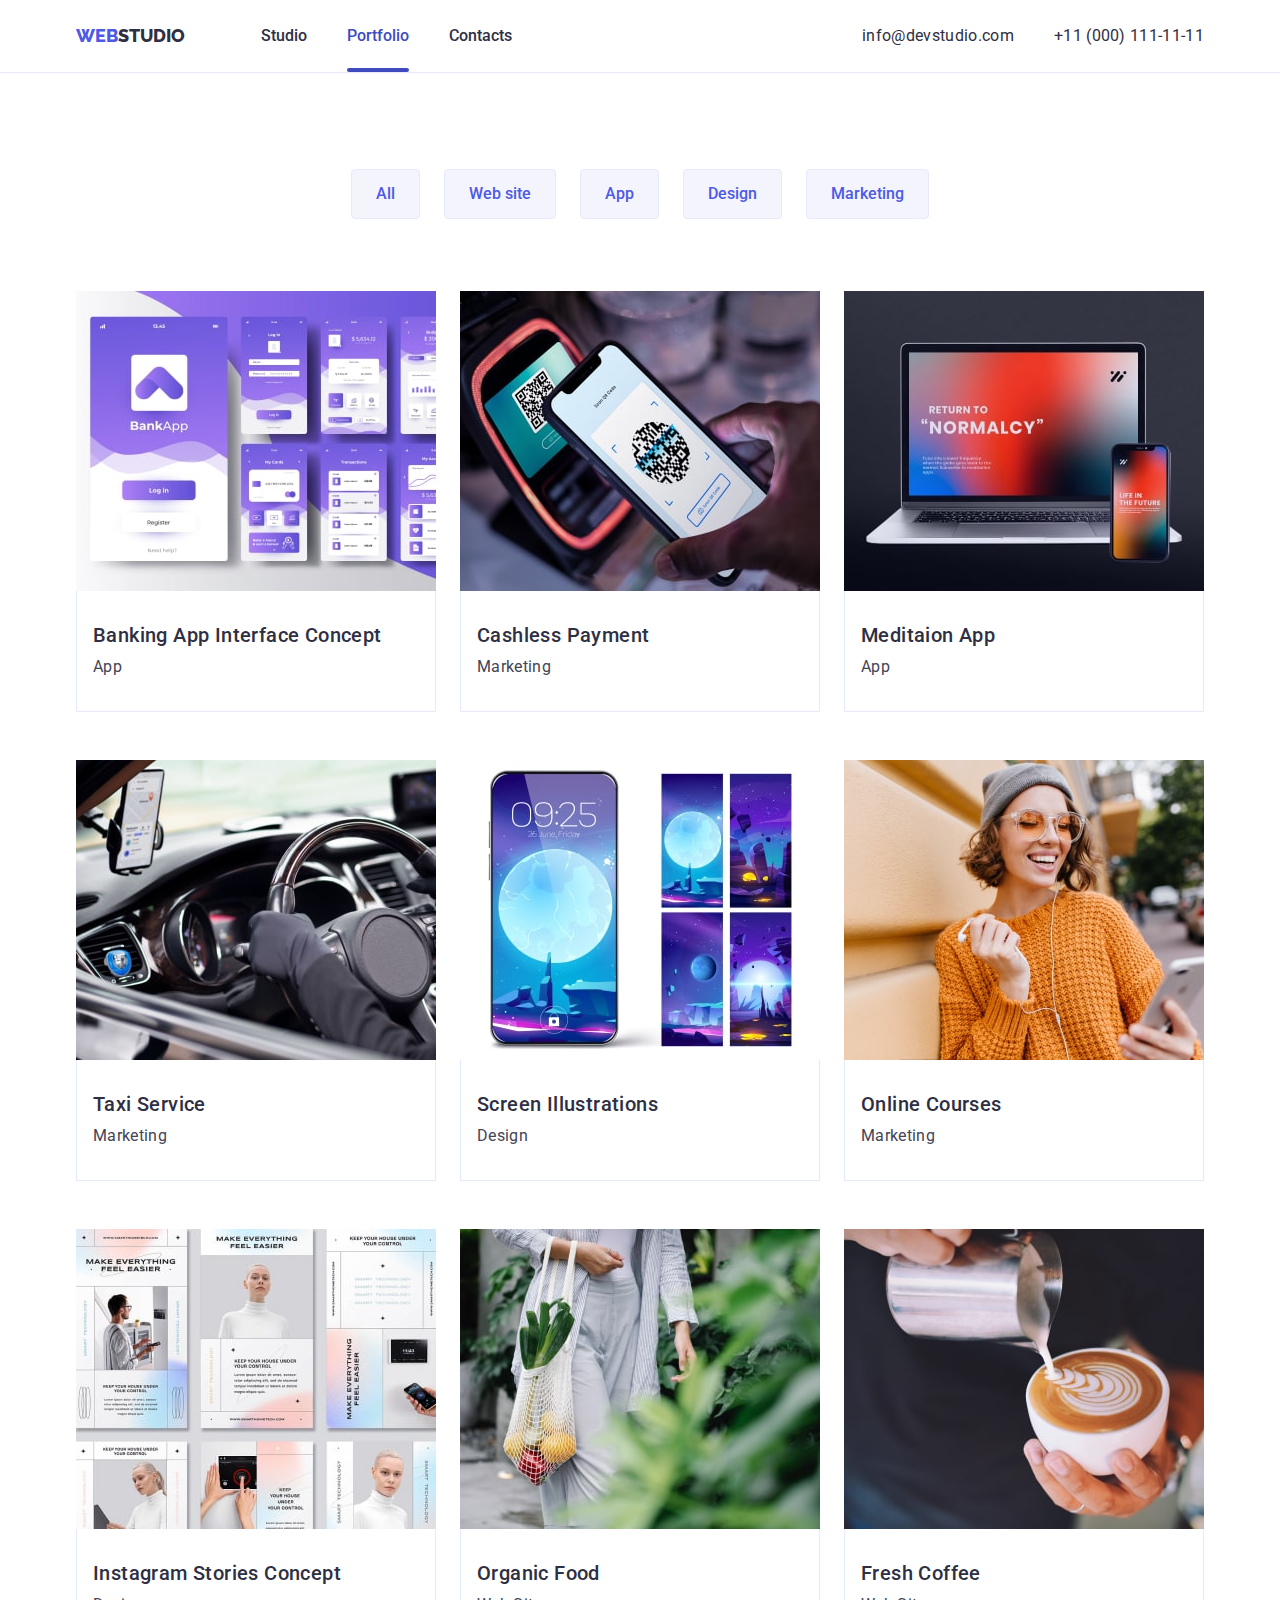
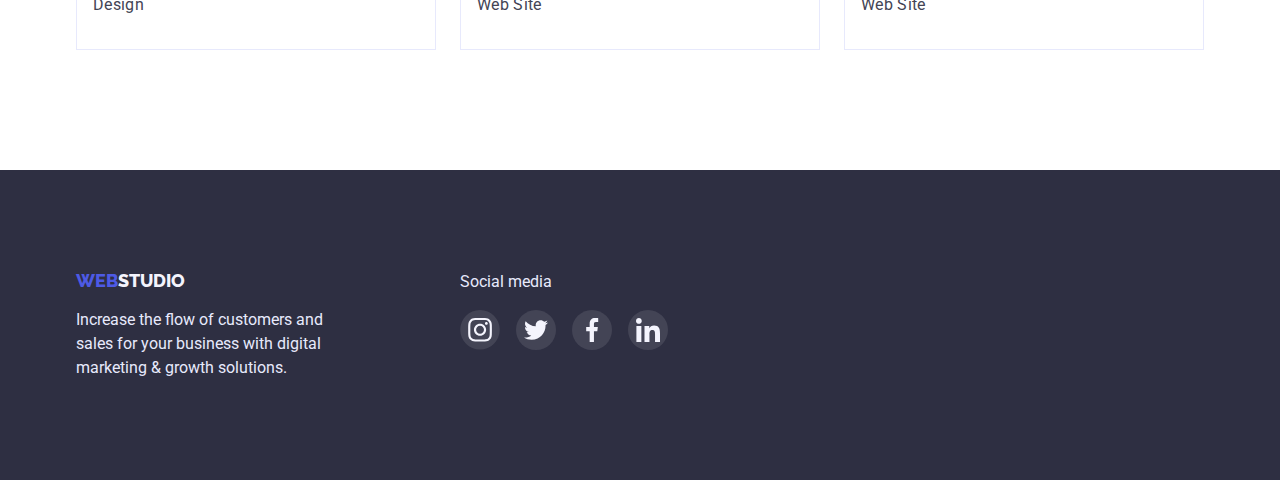
==== portfolio.html @ 76404891 "Upload old files" ====
<!DOCTYPE html>
<html lang="en">
	<head>
		<meta charset="UTF-8" />
		<meta http-equiv="X-UA-Compatible" content="IE=edge" />
		<meta name="viewport" content="width=device-width, initial-scale=1.0" />
		<title>Portfolio</title>
		<link
			href="https://fonts.googleapis.com/css2?family=Raleway:wght@800&family=Roboto:wght@400;500;700;900&display=swap"
			rel="stylesheet"
		/>
		<link
			rel="stylesheet"
			href="https://cdnjs.cloudflare.com/ajax/libs/modern-normalize/1.1.0/modern-normalize.min.css"
		/>
		<link rel="stylesheet" href="css/styles.css" />
	</head>
	<body>
		<header class="header-block">
			<div class="container header-menu">
				<nav>
					<a class="logo-header" href="./index.html">WEB<span class="logo-decor-head">STUDIO</span></a>

					<ul class="list menu-nav">
						<li class="menu-link"><a class="link" href="./">Studio</a></li>
						<li class="menu-link active"><a class="link-active" href="./portfolio.html">Portfolio</a></li>
						<li class="menu-link"><a class="link" href="./">Contacts</a></li>
					</ul>
				</nav>
				<address class="address">
					<ul class="list adress-list">
						<li class="item"><a class="address-link" href="mailto:info@devstudio.com">info@devstudio.com</a></li>
						<li class="item"><a class="address-link" href="tel:+110001111111">+11 (000) 111-11-11</a></li>
					</ul>
				</address>
			</div>
		</header>
		<main>
			<section class="portfolio">
				<div class="container portfolio-menu portfolio-container">
					<h1 hidden>Our portfolio</h1>
					<ul class="list-portfolio-menu">
						<li class="button-menu"><button class="button" type="button">All</button></li>
						<li class="button-menu"><button class="button" type="button">Web site</button></li>
						<li class="button-menu"><button class="button" type="button">App</button></li>
						<li class="button-menu"><button class="button" type="button">Design</button></li>
						<li class="button-menu"><button class="button" type="button">Marketing</button></li>
					</ul>

					<h2 hidden>Our works</h2>

					<ul class="list">
						<li class="portfolio-item">
							<div class="product-thumb">
								<img src="./images/portfolio/img1.jpg" width="360" height="300" alt="Banking App Interface Concept" />
								<div class="portfolio-overlay">
									<p class="overlay-text"
										>14 Stylish and User-Friendly App Design Concepts · Task Manager App · Calorie Tracker App · Exotic
										Fruit Ecommerce App · Cloud Storage App</p
									>
								</div>
							</div>
							<div class="content-border">
								<h3 class="list-title">Banking App Interface Concept</h3>
								<p class="list-text">App</p></div
							>
						</li>

						<li class="portfolio-item">
							<div class="product-thumb">
								<img src="./images/portfolio/img2.jpg" width="360" height="300" alt="Cashless Payment" />

								<div class="portfolio-overlay">
									<p class="overlay-text"
										>14 Stylish and User-Friendly App Design Concepts · Task Manager App · Calorie Tracker App · Exotic
										Fruit Ecommerce App · Cloud Storage App</p
									>
								</div>
							</div>
							<div class="content-border">
								<h3 class="list-title">Cashless Payment</h3>
								<p class="list-text">Marketing</p>
							</div>
						</li>
						<li class="portfolio-item">
							<div class="product-thumb">
								<img src="./images/portfolio/img3.jpg" width="360" height="300" alt="Meditaion App" />
								<div class="portfolio-overlay">
									<p class="overlay-text"
										>14 Stylish and User-Friendly App Design Concepts · Task Manager App · Calorie Tracker App · Exotic
										Fruit Ecommerce App · Cloud Storage App</p
									>
								</div>
							</div>
							<div class="content-border">
								<h3 class="list-title">Meditaion App</h3>
								<p class="list-text">App</p>
							</div>
						</li>
						<li class="portfolio-item">
							<div class="product-thumb">
								<img src="./images/portfolio/img4.jpg" width="360" height="300" alt="Taxi Service" />
								<div class="portfolio-overlay">
									<p class="overlay-text"
										>14 Stylish and User-Friendly App Design Concepts · Task Manager App · Calorie Tracker App · Exotic
										Fruit Ecommerce App · Cloud Storage App</p
									>
								</div>
							</div>
							<div class="content-border">
								<h3 class="list-title">Taxi Service</h3>
								<p class="list-text">Marketing</p>
							</div>
						</li>
						<li class="portfolio-item">
							<div class="product-thumb">
								<img src="./images/portfolio/img5.jpg" width="360" height="300" alt="Screen Illustrations" />
								<div class="portfolio-overlay">
									<p class="overlay-text"
										>14 Stylish and User-Friendly App Design Concepts · Task Manager App · Calorie Tracker App · Exotic
										Fruit Ecommerce App · Cloud Storage App</p
									>
								</div>
							</div>
							<div class="content-border">
								<h3 class="list-title">Screen Illustrations</h3>
								<p class="list-text">Design</p></div
							>
						</li>
						<li class="portfolio-item">
							<div class="product-thumb">
								<img src="./images/portfolio/img6.jpg" width="360" height="300" alt="Online Courses" />
								<div class="portfolio-overlay">
									<p class="overlay-text"
										>14 Stylish and User-Friendly App Design Concepts · Task Manager App · Calorie Tracker App · Exotic
										Fruit Ecommerce App · Cloud Storage App</p
									>
								</div>
							</div>
							<div class="content-border">
								<h3 class="list-title">Online Courses</h3>
								<p class="list-text">Marketing</p>
							</div>
						</li>
						<li class="portfolio-item">
							<div class="product-thumb">
								<img src="./images/portfolio/img7.jpg" width="360" height="300" alt="Instagram Stories Concept" />
								<div class="portfolio-overlay">
									<p class="overlay-text"
										>14 Stylish and User-Friendly App Design Concepts · Task Manager App · Calorie Tracker App · Exotic
										Fruit Ecommerce App · Cloud Storage App</p
									>
								</div>
							</div>
							<div class="content-border">
								<h3 class="list-title">Instagram Stories Concept</h3>
								<p class="list-text">Design</p>
							</div>
						</li>
						<li class="portfolio-item">
							<div class="product-thumb">
								<img src="./images/portfolio/img8.jpg" width="360" height="300" alt="Organic Food" />
								<div class="portfolio-overlay">
									<p class="overlay-text"
										>14 Stylish and User-Friendly App Design Concepts · Task Manager App · Calorie Tracker App · Exotic
										Fruit Ecommerce App · Cloud Storage App</p
									>
								</div>
							</div>
							<div class="content-border">
								<h3 class="list-title">Organic Food</h3>
								<p class="list-text">Web Site</p>
							</div>
						</li>
						<li class="portfolio-item">
							<div class="product-thumb">
								<img src="./images/portfolio/img9.jpg" width="360" height="300" alt="Fresh Coffee" />
								<div class="portfolio-overlay">
									<p class="overlay-text"
										>14 Stylish and User-Friendly App Design Concepts · Task Manager App · Calorie Tracker App · Exotic
										Fruit Ecommerce App · Cloud Storage App</p
									>
								</div>
							</div>
							<div class="content-border">
								<h3 class="list-title">Fresh Coffee</h3>
								<p class="list-text">Web Site</p>
							</div>
						</li>
					</ul>
				</div>
			</section>
		</main>

		<footer class="footer">
			<div class="container">
				<ul class="footer-content list">
					<li class="footer-blocks">
						<div class="footer-section">
							<a class="logo-footer" href="./index.html">WEB<span class="logo-decor-foot">STUDIO</span></a>
							<p class="footer-text">
								Increase the flow of customers and sales for your business with digital marketing & growth solutions.
							</p>
						</div>
					</li>
					<li>
						<div class="footer-social">
							<p class="footer-text">Social media</p>
							<ul class="footer-social-list list">
								<li class="footer-links-list">
									<a class="footer-links" href="#">
										<svg class="footer-links-item">
											<use href="./images/icons.svg#icon-instagram-foot"></use>
										</svg>
									</a>
								</li>
								<li class="footer-links-list">
									<a class="footer-links" href="#">
										<svg class="footer-links-item">
											<use href="./images/icons.svg#icon-twitter-foot"></use>
										</svg>
									</a>
								</li>
								<li class="footer-links-list">
									<a class="footer-links" href="#">
										<svg class="footer-links-item">
											<use href="./images/icons.svg#icon-facebook-foot"></use>
										</svg>
									</a>
								</li>
								<li class="footer-links-list">
									<a class="footer-links" href="#">
										<svg class="footer-links-item">
											<use href="./images/icons.svg#icon-linkdin-foot"></use>
										</svg>
									</a>
								</li>
							</ul>
						</div>
					</li>
				</ul>
			</div>
		</footer>
	</body>
</html>
---- css/styles.css ----
:root {
	--primary-text-color: #434455;
	--primary-title-color: #2e2f42;
	--secondary-text-color: #e7e9fc;
	--primary-background-color: #ffffff;
	--secondary-background-color: #f4f4fd;
	--dark-background-color: #2e2f42;
	--main-logo-color: #4d5ae5;
	--secondary-logo-color: #2e2f42;
}

body {
	font-family: Roboto, sans-serif;
	color: var(--primary-text-color);
	background: #ffffff;
}

/* основний колір текстів #434455 */
/* додатковий колів текстів #E7E9FC */
/* основний колір заголовків #2E2F42 */
/* білий колір #FFFFFF */
/* основний колір фону #FFFFFF */
/* додатковий колір фону #F4F4FD */
/* додатковий темний колір фону #2E2F42 */
/* кольори логотипу #4D5AE5 #2E2F42 */

/* зброс стилів списків */
.list {
	list-style: none;
}

h1,
h2,
h3,
p,
ul,
li {
	margin: 0;
	padding: 0;
}

img {
	display: block;
}

/* стилі логотипу */

.logo-header {
	color: var(--main-logo-color);
	font-family: "Raleway";
	font-weight: 800;
	font-size: 18px;
	line-height: 1.3;
	text-decoration: none;
	display: block;
	margin-top: auto;
	margin-bottom: auto;
	margin-right: 76px;
}

.logo-footer {
	display: block;
	color: var(--main-logo-color);
	font-family: "Raleway";
	font-weight: 800;
	font-size: 18px;
	line-height: 1.2;
	text-decoration: none;
	margin-bottom: 16px;
}

.logo-decor-head {
	display: inline;
	color: var(--primary-title-color);
}

.logo-decor-foot {
	color: #f4f4fd;
}

.header-block {
	border-bottom: 1px solid #e7e9fc;
	/* max-width: 1440px; */
	margin: auto;
}

.header-block-main {
	/* border-bottom: 1px solid #e7e9fc; */
	/* max-width: 1440px; */
	margin: auto;
}

/* стилі пунктів меню */

.header-menu {
	display: flex;
	align-items: center;
}

.container {
	/* width: 1440px; */
}

.menu-nav .link {
	color: var(--primary-title-color);
	font-weight: 500;
	text-decoration: none;
	font-size: 16px;
	line-height: 1.5;
	padding-top: 24px;
	padding-bottom: 24px;
	display: block;

	transition: color 250ms cubic-bezier(0.4, 0, 0.2, 1);
}

nav .link:hover,
nav .link:focus {
	color: #404bbf;
}

nav {
	display: flex;
}
.menu-nav {
	display: flex;
}
.menu-nav li {
	margin-right: 40px;
}

.menu-nav li:last-child {
	margin-right: 0;
}

.address {
	list-style: none;
	font-style: normal;
	margin-left: auto;
}

.address-link {
	color: var(--primary-title-color);
	font-weight: 400;
	text-decoration: none;
	font-size: 16px;
	line-height: 1.5;
	letter-spacing: 0.02em;

	transition: color 250ms cubic-bezier(0.4, 0, 0.2, 1);
}

.adress-list .item + .item {
	margin-left: 40px;
}

.adress-list {
	display: flex;
}

.hero {
	text-align: center;
	padding-top: 188px;
	padding-bottom: 188px;
	max-width: 1440px;
	background-color: rgba(46, 47, 66, 0.7);
	background-image: linear-gradient(rgba(46, 47, 66, 0.7), rgba(46, 47, 66, 0.7)), url(../images/people-office-1.jpg);
	background-repeat: no-repeat;
	background-size: cover;
	margin: auto;
}

.menu-link {
	position: relative;
}

.menu-link.active::after {
	content: "";
	position: absolute;
	left: 0;
	bottom: 0;
	width: 100%;
	height: 4px;
	background: #404bbf;
	border-radius: 2px;
	opacity: 1;
	transition: opacity 250ms cubic-bezier(0.4, 0, 0.2, 1);
}

.link-active {
	color: #404bbf;
	font-weight: 500;
	text-decoration: none;
	font-size: 16px;
	line-height: 1.5;
	padding-top: 24px;
	padding-bottom: 24px;
	display: block;

	transition: color 250ms cubic-bezier(0.4, 0, 0.2, 1);
}

/* .menu-link::after {
	content: "";
	position: absolute;
	left: 0;
	bottom: 0;
	width: 100%;
	height: 4px;
	background: #404bbf;
	border-radius: 2px;
	opacity: 0;
	transition: opacity 250ms cubic-bezier(0.4, 0, 0.2, 1);
}

.menu-link:hover::after,
.menu-link:focus::after {
	opacity: 1;
} */

.address-link:hover,
.address-link:focus {
	color: #404bbf;
}

.hero .hero-title {
	color: #ffffff;
	font-weight: 700;
	font-size: 56px;
	line-height: 1.07;
	text-align: center;
	letter-spacing: 0.02em;
	margin: 0;
}

.button-main {
	display: inline-block;
	color: #ffffff;
	background-color: #4d5ae5;
	font-weight: 500;
	font-size: 16px;
	min-width: 169px;
	height: 56px;
	margin-top: 48px;
	line-height: 1.5;
	border: 1px solid transparent;
	border-radius: 4px;
	cursor: pointer;

	transition: box-shadow 250ms cubic-bezier(0.4, 0, 0.2, 1), background-color 250ms cubic-bezier(0.4, 0, 0.2, 1);
}

.button-main:hover,
.button-main:focus {
	background-color: #404bbf;
	box-shadow: 0px 4px 4px rgba(0, 0, 0, 0.15);
	border-radius: 4px;
}

svg,
use {
	padding: 0;
	margin: 0;
}

.item-advantages .list-title {
	color: #2e2f42;
	font-weight: 500;
	font-size: 20px;
	line-height: 1.2;
	letter-spacing: 0.02em;
	margin-bottom: 8px;
	margin-top: 8px;
}

.item-advantages .list-svg {
	display: flex;
	justify-content: center;

	padding-top: 24px;
	padding-bottom: 24px;
	background-image: url(../images/icon-background.svg);
	background-size: cover;
}

.item-advantages .list-icon {
	max-width: 64px;
	max-height: 64px;
}

.list .list-text {
	color: var(--primary-text-color);
	font-weight: 400;
	font-size: 16px;
	line-height: 1.5;
	letter-spacing: 0.02em;
}

.advantages {
	padding-bottom: 120px;
	padding-top: 120px;
}
.advantages .list {
	display: flex;
	flex-direction: row;
	justify-content: space-between;
	/* align-items: baseline; */
}

.advantages-title {
	margin: 0;
}

.list .item-advantages {
	margin: 0;
	width: calc((100% - 72px) / 4);
	gap: 24px;
}

/* Container Our works */

.container-works {
	align-items: flex-start;
	margin: auto;
}

.works {
	padding-bottom: 120px;
}

.works ul {
	display: flex;
	align-items: center;
	flex-direction: row;
	justify-content: space-between;
}

.work-title {
	color: var(--primary-title-color);
	font-weight: 700;
	font-size: 36px;
	line-height: 1.1;
	text-align: center;
	margin-bottom: 72px;
}

.list .works-item {
	padding: 0;
}

/* Container team */
.team {
	padding-top: 120px;
	padding-bottom: 120px;
	background-color: var(--secondary-background-color);
}

.team-item {
	box-shadow: 0px 1px 6px rgba(46, 47, 66, 0.08), 0px 1px 1px rgba(46, 47, 66, 0.16), 0px 2px 1px rgba(46, 47, 66, 0.08);
	border-radius: 0px 0px 4px 4px;
	background: var(--primary-background-color);
}

.team-title {
	color: var(--primary-title-color);
	font-weight: 700;
	font-size: 36px;
	line-height: 1.1;
	text-align: center;
	padding-bottom: 72px;
}

.container-team .list {
	display: flex;
	justify-content: space-between;
}

.team .team-title-sec {
	color: var(--primary-title-color);
	font-weight: 500;
	font-size: 20px;
	line-height: 1.2;
	padding-top: 32px;
	text-align: center;
	padding-bottom: 8px;
}

.team-text {
	color: var(--primary-text-color);
	font-weight: 400;
	font-size: 16px;
	line-height: 1.5;
	margin-bottom: 8px;
	text-align: center;
}
.team-icons {
	display: flex;
	flex-direction: row;
	justify-content: center;
	align-items: center;
	max-width: 232px;
	margin: 0 16px 24px 16px;
	gap: 24px;
}

.team-icons-item {
	display: flex;
	max-height: 40px;
	max-width: 40px;
	border-radius: 50%;
	align-items: center;
	justify-content: center;
}

.team-icon-item {
	width: 16px;
	height: 16px;
}

.team-icons-links {
	display: flex;
	align-items: center;
	justify-content: center;
	background-color: #4d5ae5;
	width: 100%;
	height: 100%;
	border-radius: 50%;
	transition: background-color 250ms cubic-bezier(0.4, 0, 0.2, 1);
}
.team-icons-links:hover,
.team-icons-links:focus {
	background-color: #404bbf;
}

.team-list-items {
	width: 40px;
	height: 40px;
}

footer {
	background-color: var(--dark-background-color);
}

.portfolio .list {
}

.list-portfolio-menu .button-menu {
	display: flex;
	margin-right: 24px;
	width: auto;
	height: auto;
}

.list-portfolio-menu .button-menu:last-child {
	margin-right: 0;
}

.portfolio .button {
	color: #4d5ae5;
	background-color: var(--secondary-background-color);
	border: 1px solid #e7e9fc;
	border-radius: 4px;
	cursor: pointer;
	font-weight: 500;
	font-size: 16px;
	line-height: 1.5;
	padding: 12px 24px;

	transition: background-color 250ms cubic-bezier(0.4, 0, 0.2, 1), color 250ms cubic-bezier(0.4, 0, 0.2, 1),
		box-shadow 250ms cubic-bezier(0.4, 0, 0.2, 1), border 250ms cubic-bezier(0.4, 0, 0.2, 1),
		border-radius 250ms cubic-bezier(0.4, 0, 0.2, 1);
}

.portfolio .button:hover,
.portfolio .button:focus {
	background-color: #404bbf;
	color: #ffffff;
	box-shadow: 0px 3px 1px rgba(0, 0, 0, 0.1), 0px 2px 1px rgba(0, 0, 0, 0.08), 0px 2px 2px rgba(0, 0, 0, 0.12);
	border: 1px solid transparent;
	border-radius: 4px;
}

.portfolio-item:hover,
.portfolio-item:focus {
	box-shadow: 0px 1px 6px rgba(46, 47, 66, 0.08), 0px 1px 1px rgba(46, 47, 66, 0.16), 0px 2px 1px rgba(46, 47, 66, 0.08);
}

.portfolio {
	padding-top: 96px;
	padding-bottom: 120px;
}

.portfolio-container .list {
	width: 1128px;
	margin-left: auto;
	margin-right: auto;
}

.portfolio-container .list {
	display: flex;
	flex-wrap: wrap;
	row-gap: 48px;
	column-gap: 24px;
}

.list .portfolio-item {
	box-sizing: border-box;
	width: 360px;
	margin: 0;
	cursor: pointer;
	transition: box-shadow 250ms cubic-bezier(0.4, 0, 0.2, 1);
}

.content-border {
	border-bottom-width: 1px;
	border-bottom-style: solid;
	border-bottom-color: #e7e9fc;

	border-right-width: 1px;
	border-right-style: solid;
	border-right-color: #e7e9fc;

	border-left-width: 1px;
	border-left-style: solid;
	border-left-color: #e7e9fc;
	padding-top: 32px;
	padding-left: 16px;
	padding-bottom: 32px;
}

.portfolio-item:nth-child(3n) {
	margin-right: 0;
}

.portfolio-item:nth-last-child(-n + 3) {
	margin-bottom: 0;
}

.portfolio-item .list-title {
	color: var(--primary-title-color);
	font-weight: 500;
	font-size: 20px;
	line-height: 1.2;
	letter-spacing: 0.02em;
}
.portfolio-item .list-text {
	margin-top: 8px;
	color: var(--primary-text-color);
	font-weight: 400;
	font-size: 16px;
	line-height: 1.5;
	letter-spacing: 0.02em;
}

.portfolio-menu .list {
	display: flex;
	justify-content: center;
}

.list-portfolio-menu {
	display: flex;
	justify-content: center;
	margin-bottom: 72px;
}

.product-thumb {
	position: relative;
	overflow: hidden;
}

.portfolio-overlay {
	position: absolute;
	background-color: #4d5ae5;
	top: 0;
	left: 0;
	opacity: 0;
	padding: 40px 32px;
	height: 100%;
	transform: translateY(100%);
	transition: transform 250ms cubic-bezier(0.4, 0, 0.2, 1), opacity 250ms cubic-bezier(0.4, 0, 0.2, 1);
}

.portfolio-item:hover .portfolio-overlay,
.portfolio-item:hover .portfolio-overlay {
	opacity: 1;
	transform: translateY(0%);
}

.overlay-text {
	font-family: "Roboto";
	font-weight: 400;
	font-size: 16px;
	line-height: 1.5;
	letter-spacing: 0.02em;
	color: #f4f4fd;
}

.container {
	width: 1158px;
	margin-left: auto;
	margin-right: auto;
	padding-left: 15px;
	padding-right: 15px;
}

.customers-item {
	display: block;
	border-radius: 4px;
	width: 168px;
	height: 88px;
}

.customers-list {
	display: flex;
	flex-direction: row;
	justify-content: space-between;
	align-items: center;
	padding: 0px;
}

.customer-item-icon {
	display: block;
	width: 100%;
	height: 100%;
	fill: currentColor;
}
.customer-link {
	display: block;
	width: 100%;
	height: 100%;
	color: #8e8f99;
	border: 1px solid #8e8f99;
	border-radius: 4px;
	transition: color 250ms cubic-bezier(0.4, 0, 0.2, 1), border 250ms cubic-bezier(0.4, 0, 0.2, 1);
}

.customer-link:hover,
.customer-link:focus {
	margin: 0;
	box-sizing: inherit;
	color: #404bbf;
	border: 1px solid #404bbf;
}

.customers {
	padding-top: 130px;
	padding-bottom: 120px;
}

.customer-logo {
	display: block;
}

.customers-title {
	color: var(--primary-title-color);
	font-weight: 700;
	font-size: 36px;
	line-height: 1.1;
	text-align: center;
	padding-bottom: 72px;
	letter-spacing: 0.02em;
}
.footer-social-list {
	display: flex;
	flex-direction: row;
	align-items: flex-start;
	padding: 0px;
	gap: 16px;
	margin-top: 16px;
}

.footer {
	padding-top: 100px;
	padding-bottom: 100px;
}

.footer-social {
	width: 208px;
}
.footer-content {
	display: flex;
	width: 264px;
}

.footer-blocks {
	display: inline-block;
	margin-right: 120px;
}

.footer .footer-text {
	display: inline;
	color: #e7e9fc;
	font-weight: 400;
	font-size: 16px;
	line-height: 1.5;
	padding-top: 16px;
}

.footer-section {
	width: 264px;
}

.footer-links-item {
	cursor: pointer;
	width: 100%;
	height: 100%;
}

.footer-links-list {
	width: 40px;
	height: 40px;
}

.footer-links {
	border-radius: 50%;
	display: flex;
	align-items: center;
	justify-content: center;
	width: 100%;
	height: 100%;
	transition: background-color 250ms cubic-bezier(0.4, 0, 0.2, 1);
}

.footer-links:hover,
.footer-links:focus {
	background-color: #31d0aa;
}

.backdrop {
	position: fixed;
	z-index: 100;
	top: 0;
	left: 0;
	width: 100%;
	height: 100%;
	background-color: rgba(46, 47, 66, 0.4);

	transition: opacity 250ms cubic-bezier(0.4, 0, 0.2, 1), visability 250ms cubic-bezier(0.4, 0, 0.2, 1);
}

.backdrop.is-hidden {
	opacity: 0;
	pointer-events: none;
	visibility: hidden;
}

.modal {
	position: absolute;
	top: 50%;
	left: 50%;
	width: 408px;
	height: 576px;
	background: #fcfcfc;
	box-shadow: 0px 1px 1px rgba(0, 0, 0, 0.14), 0px 1px 3px rgba(0, 0, 0, 0.12), 0px 2px 1px rgba(0, 0, 0, 0.2);
	border-radius: 4px;
	transform: translate(-50%, -50%);
}

.modal-button {
	position: absolute;
	background-color: transparent;
	padding: 0;
	border-radius: 50%;
	top: 24px;
	right: 24px;
	width: 24px;
	height: 24px;
	background: #e7e9fc;
	border: 1px solid rgba(0, 0, 0, 0.1);
	display: flex;
	justify-content: center;
	align-items: center;
	cursor: pointer;
	transition: color 250ms cubic-bezier(0.4, 0, 0.2, 1), fill 250ms cubic-bezier(0.4, 0, 0.2, 1),
		border-radius 250ms cubic-bezier(0.4, 0, 0.2, 1);
}

.modal-icon-close {
	width: 8px;
	height: 8px;
}

.modal-button:hover,
.modal-button:hover {
	background: #404bbf;
	border-radius: 50%;
	fill: #f4f4fd;
}
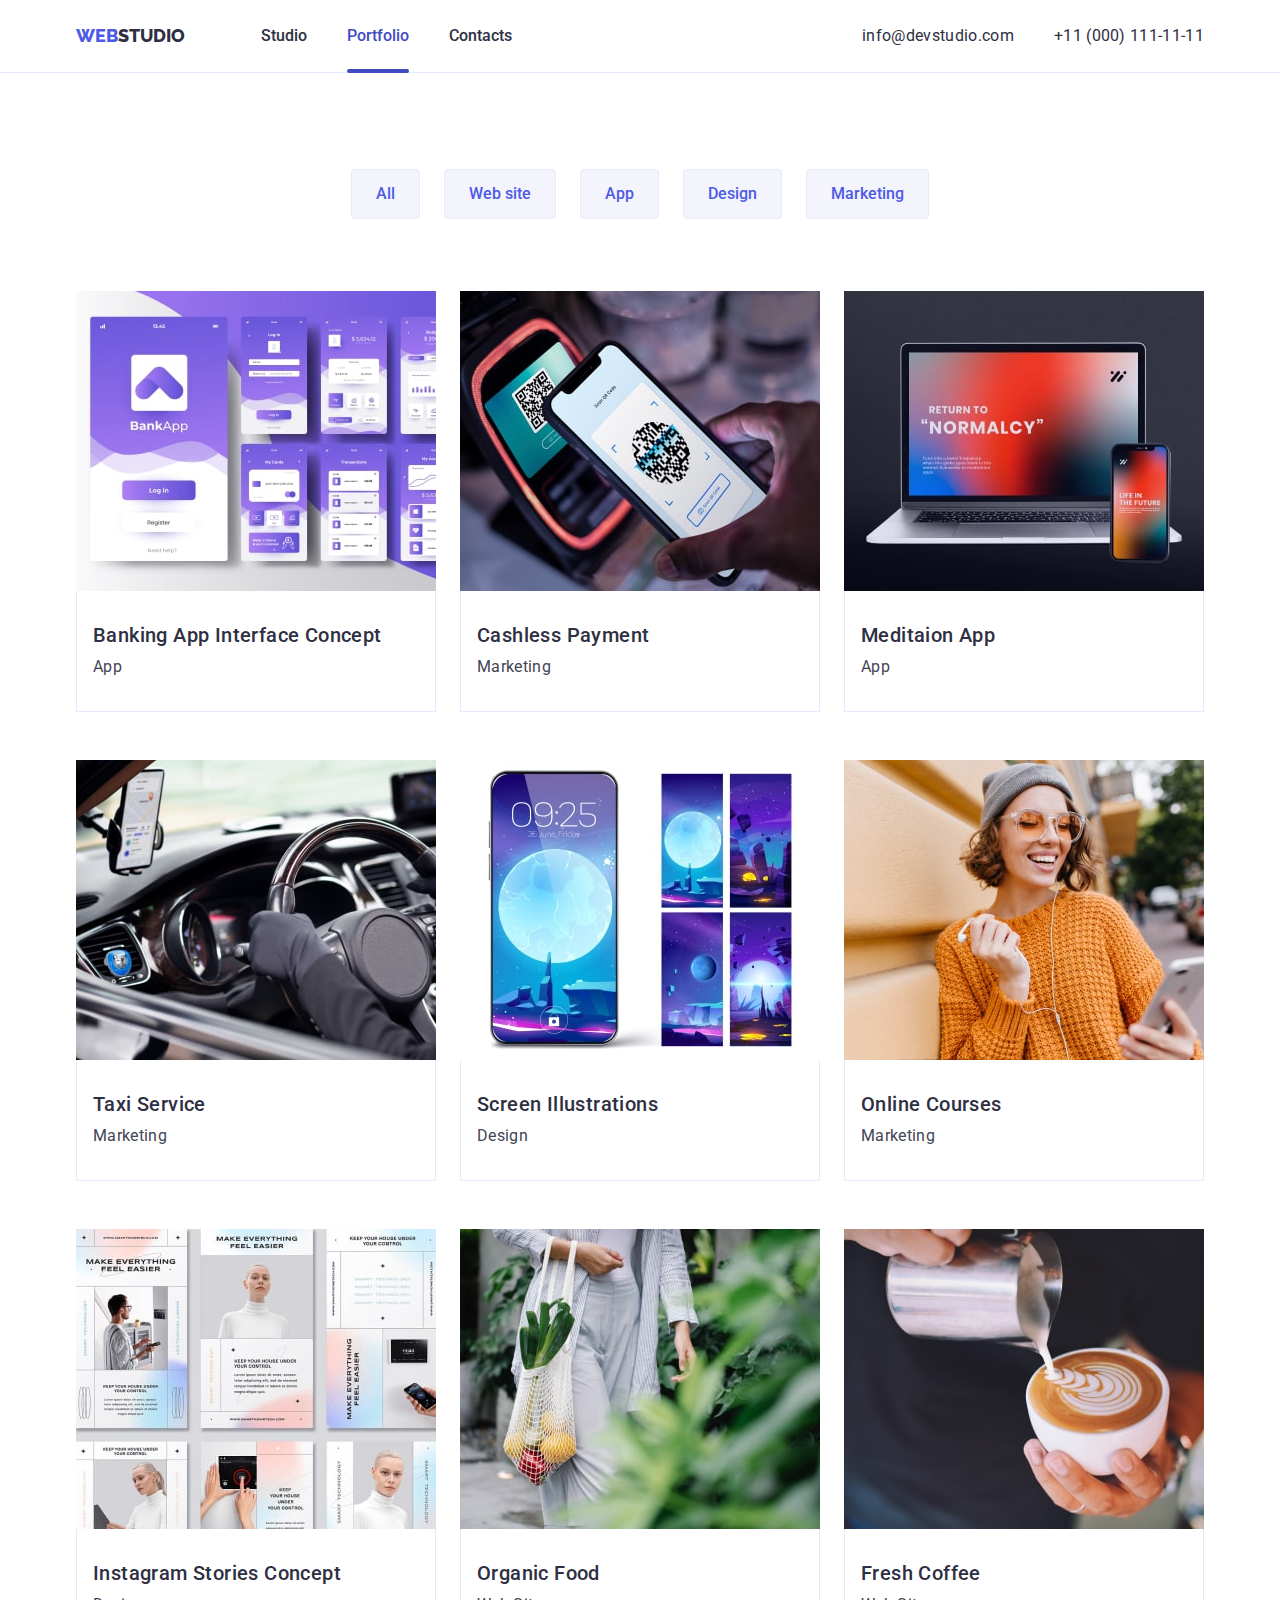
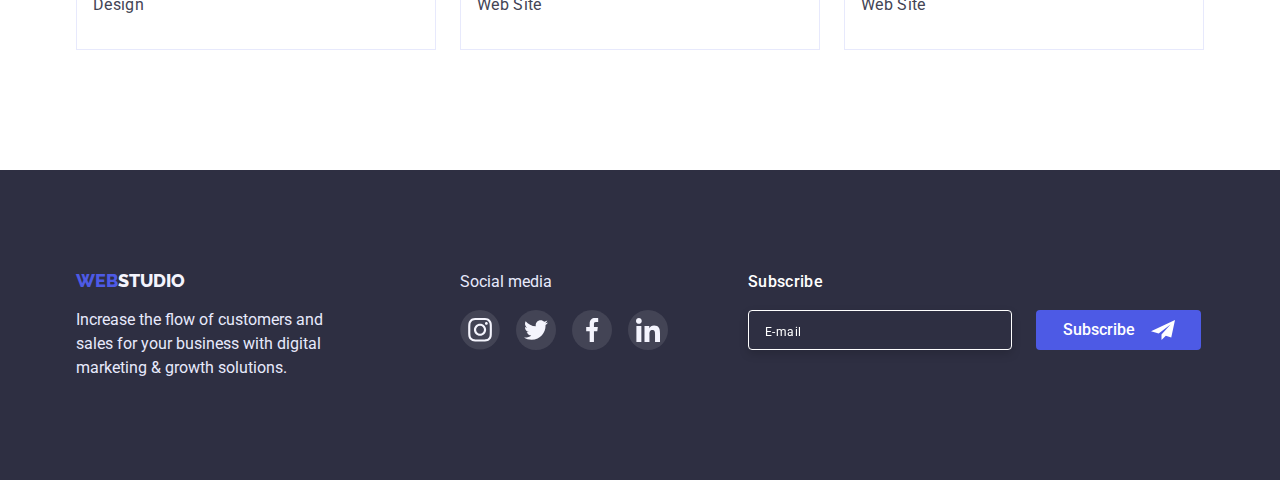
==== commit 757ca761: "HW6" ====
--- a/portfolio.html
+++ b/portfolio.html
@@ -238,6 +238,24 @@
 							</ul>
 						</div>
 					</li>
+
+					<li class="footer-form-container">
+						<span class="footer-form-title">Subscribe</span>
+						<form class="footer-form" action="">
+							<label class="contact-input-title" for="">
+								<input
+									type="email"
+									required
+									name="User_email"
+									class="footer-form-input"
+									pattern="^[A-zA-Z@.0-9]"
+									placeholder="E-mail"
+								/>
+							</label>
+
+							<button class="footer-form-button" type="submit">Subscribe</button>
+						</form>
+					</li>
 				</ul>
 			</div>
 		</footer>
--- a/css/styles.css
+++ b/css/styles.css
@@ -178,7 +178,7 @@
 	content: "";
 	position: absolute;
 	left: 0;
-	bottom: 0;
+	bottom: -1px;
 	width: 100%;
 	height: 4px;
 	background: #404bbf;
@@ -735,7 +735,7 @@
 	height: 100%;
 	background-color: rgba(46, 47, 66, 0.4);
 
-	transition: opacity 250ms cubic-bezier(0.4, 0, 0.2, 1), visability 250ms cubic-bezier(0.4, 0, 0.2, 1);
+	transition: opacity 250ms cubic-bezier(0.4, 0, 0.2, 1), visibility 250ms cubic-bezier(0.4, 0, 0.2, 1);
 }
 
 .backdrop.is-hidden {
@@ -746,14 +746,16 @@
 
 .modal {
 	position: absolute;
+	padding: 72px 24px 24px 24px;
 	top: 50%;
 	left: 50%;
 	width: 408px;
-	height: 576px;
+	min-height: 576px;
 	background: #fcfcfc;
 	box-shadow: 0px 1px 1px rgba(0, 0, 0, 0.14), 0px 1px 3px rgba(0, 0, 0, 0.12), 0px 2px 1px rgba(0, 0, 0, 0.2);
 	border-radius: 4px;
 	transform: translate(-50%, -50%);
+	transition: transform 250ms cubic-bezier(0.4, 0, 0.2, 1), opacity 250ms cubic-bezier(0.4, 0, 0.2, 1);
 }
 
 .modal-button {
@@ -782,7 +784,274 @@
 
 .modal-button:hover,
 .modal-button:hover {
-	background: #404bbf;
+	background: #4d5ae5;
 	border-radius: 50%;
 	fill: #f4f4fd;
 }
+
+.contact-form-title {
+	width: 100%;
+	text-align: center;
+	font-family: "Roboto";
+	font-weight: 500;
+	font-size: 16px;
+	line-height: 1.5;
+	letter-spacing: 0.02em;
+	color: #2e2f42;
+	margin-bottom: 16px;
+}
+
+.contact-form {
+	width: 100%;
+	margin: auto;
+	display: flex;
+	flex-direction: column;
+}
+
+.contact-form-input {
+	width: 100%;
+	height: 40px;
+	padding-left: 38px;
+	border: 1px solid hsl(237, 18%, 22%, 0.2);
+	border-radius: 4px;
+	transition: border-color 250ms cubic-bezier(0.4, 0, 0.2, 1);
+}
+
+.contact-form-input:focus {
+	outline: none;
+	border-color: #4d5ae5;
+}
+
+.contact-form-span {
+	fill: #2e2f42;
+	transition: fill 250ms cubic-bezier(0.4, 0, 0.2, 1);
+}
+
+.contact-form-input:focus + .contact-form-span {
+	fill: #4d5ae5;
+}
+.contact-input-title {
+	padding-top: 8px;
+}
+
+.contact-input-title:nth-child(1) {
+	padding-top: 0;
+}
+
+.contact-input-title-item {
+	font-family: "Roboto";
+	font-weight: 400;
+	font-size: 12px;
+	line-height: 1.17;
+	letter-spacing: 0.04em;
+	color: #8e8f99;
+	margin-bottom: 4px;
+	display: block;
+}
+
+.contact-form-icon {
+	display: block;
+	height: 16px;
+	width: 16px;
+}
+
+.contact-form-span {
+	position: absolute;
+	top: 50%;
+	left: 16px;
+	transform: translateY(-50%);
+}
+
+.contact-form-input-wrap {
+	display: block;
+	position: relative;
+}
+
+.contact-form-message {
+	width: 100%;
+	height: 120px;
+	padding: 8px 16px;
+	resize: none;
+	border: 1px solid hsl(237, 18%, 22%, 0.2);
+	border-radius: 4px;
+	transition: border-color 250ms cubic-bezier(0.4, 0, 0.2, 1);
+}
+
+.contact-form-message::placeholder {
+	font-family: "Roboto";
+	font-weight: 400;
+	font-size: 12px;
+	line-height: 1.17;
+	letter-spacing: 0.04em;
+	color: rgba(46, 47, 66, 0.4);
+}
+
+.contact-form-message:focus {
+	outline: none;
+	border-color: #4d5ae5;
+}
+
+.contact-form-privicy::before {
+	content: "";
+	display: block;
+	width: 18px;
+	height: 18px;
+	border: 1px solid #2e2f42;
+	border-radius: 2px;
+	cursor: pointer;
+	margin-right: 8px;
+}
+
+.checkbox:checked + .contact-form-privicy::before {
+	background-color: #404bbf;
+	border: 1px solid #404bbf;
+	border-radius: 2px;
+	background-image: url(../images/checkbox.svg);
+	background-repeat: no-repeat;
+	background-position: center;
+}
+
+.checkbox:focus + .contact-form-privicy::before {
+	outline: none;
+	border-color: #4d5ae5;
+}
+
+.visually-hidden {
+	position: absolute;
+	width: 1px;
+	height: 1px;
+	margin: -1px;
+	padding: 0;
+	overflow: hidden;
+	border: 0;
+	clip: rect(0 0 0 0);
+}
+
+.contact-form-privicy {
+	display: flex;
+	align-items: center;
+	margin-top: 16px;
+	margin-bottom: 24px;
+	width: 100%;
+	font-family: "Roboto";
+	font-weight: 400;
+	font-size: 12px;
+	line-height: 1.17;
+	letter-spacing: 0.04em;
+	color: #8e8f99;
+}
+
+.contact-form-link {
+	font-family: "Roboto";
+	font-weight: 400;
+	font-size: 12px;
+	line-height: 1.33;
+	letter-spacing: 0.04em;
+	text-decoration-line: underline;
+	color: #4d5ae5;
+}
+
+.contact-form-btn {
+	display: block;
+	color: #ffffff;
+	background-color: #4d5ae5;
+	font-weight: 500;
+	font-size: 16px;
+	min-width: 169px;
+	margin: auto;
+	height: 56px;
+	line-height: 1.5;
+	border: 1px solid transparent;
+	border-radius: 4px;
+	cursor: pointer;
+
+	transition: box-shadow 250ms cubic-bezier(0.4, 0, 0.2, 1), background-color 250ms cubic-bezier(0.4, 0, 0.2, 1);
+}
+
+.contact-form-btn:hover,
+.contact-form-btn:focus {
+	background-color: #404bbf;
+	box-shadow: 0px 4px 4px rgba(0, 0, 0, 0.15);
+	border-radius: 4px;
+}
+
+.footer-form-container {
+	margin-left: 80px;
+}
+
+.footer-form {
+	margin-top: 16px;
+	display: flex;
+	column-gap: 24px;
+}
+
+.footer-form-title {
+	font-family: "Roboto";
+
+	font-weight: 500;
+	font-size: 16px;
+	line-height: 1.5;
+	letter-spacing: 0.02em;
+	color: #ffffff;
+}
+
+.footer-form-input {
+	padding-left: 16px;
+	width: 264px;
+	height: 40px;
+	border: 1px solid #ffffff;
+	filter: drop-shadow(0px 4px 4px rgba(0, 0, 0, 0.15));
+	border-radius: 4px;
+	background-color: #2e2f42;
+}
+
+.footer-form-input::placeholder {
+	font-family: "Roboto";
+	font-weight: 400;
+	font-size: 12px;
+	line-height: 2;
+	letter-spacing: 0.04em;
+	color: #ffffff;
+}
+
+.footer-form-input:focus {
+	color: #fcfcfc;
+	outline: none;
+}
+
+.footer-form-button {
+	display: flex;
+	align-items: center;
+	justify-content: center;
+	color: #ffffff;
+	background-color: #4d5ae5;
+	font-weight: 500;
+	font-size: 16px;
+	min-width: 165px;
+	margin: auto;
+	height: 40px;
+	line-height: 1.5;
+	border: 1px solid transparent;
+	border-radius: 4px;
+	cursor: pointer;
+
+	transition: box-shadow 250ms cubic-bezier(0.4, 0, 0.2, 1), background-color 250ms cubic-bezier(0.4, 0, 0.2, 1);
+}
+
+.footer-form-button::after {
+	content: "";
+	display: block;
+	width: 24px;
+	height: 24px;
+	margin-left: 16px;
+	background-image: url(../images/icon-send.svg);
+	background-repeat: no-repeat;
+	background-position: center;
+}
+
+.footer-form-button:hover,
+.footer-form-button:focus {
+	background-color: #404bbf;
+	box-shadow: 0px 4px 4px rgba(0, 0, 0, 0.15);
+	border-radius: 4px;
+}
